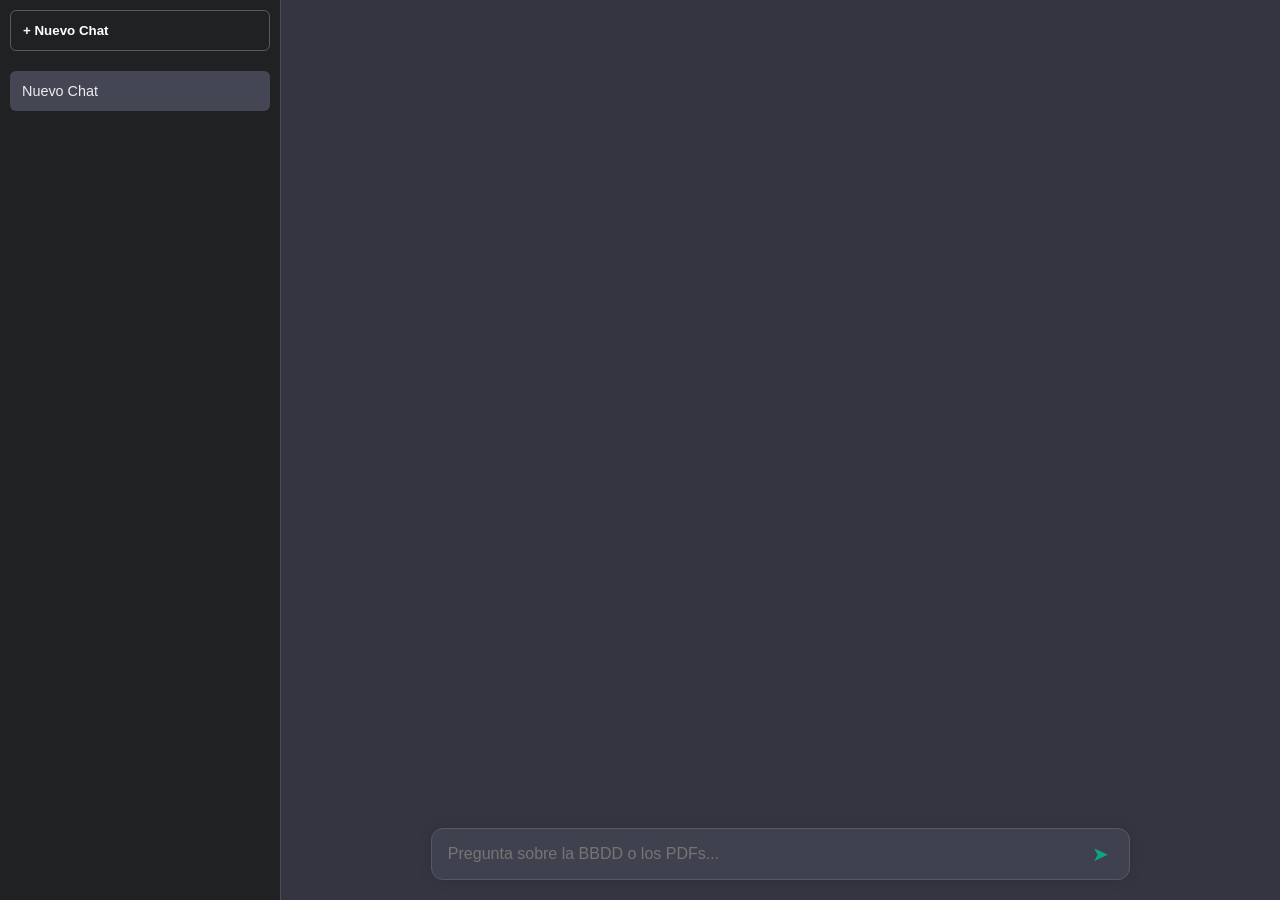
==== index.html @ 07fd484f "v1" ====
<!DOCTYPE html>
<html lang="es">
<head>
    <meta charset="UTF-8">
    <meta name="viewport" content="width=device-width, initial-scale=1.0">
    <title>Chatbot Multi-Sesión</title>
    <style>
        :root {
            --bg-color: #343541;
            --sidebar-bg: #202123;
            --chat-bg: #444654;
            --text-color: #ececf1;
            --accent-color: #10a37f;
            --hover-color: #2A2B32;
        }

        body { margin: 0; font-family: 'Segoe UI', Tahoma, Geneva, Verdana, sans-serif; background-color: var(--bg-color); color: var(--text-color); display: flex; height: 100vh; overflow: hidden; }

        /* Barra Lateral */
        #sidebar { width: 260px; background-color: var(--sidebar-bg); display: flex; flex-direction: column; padding: 10px; border-right: 1px solid #4d4d4f; }
        #btn-nuevo-chat { background-color: transparent; color: white; border: 1px solid #565869; border-radius: 6px; padding: 12px; cursor: pointer; text-align: left; transition: all 0.2s; margin-bottom: 20px; font-weight: bold; }
        #btn-nuevo-chat:hover { background-color: var(--hover-color); }
        #lista-chats { flex-grow: 1; overflow-y: auto; display: flex; flex-direction: column; gap: 5px; }
        .item-chat { padding: 12px; border-radius: 6px; cursor: pointer; color: #ececf1; display: flex; justify-content: space-between; align-items: center; transition: background 0.2s; white-space: nowrap; overflow: hidden; text-overflow: ellipsis; font-size: 0.9em; }
        .item-chat:hover { background-color: var(--hover-color); }
        .item-chat.activo { background-color: var(--chat-bg); }
        .btn-borrar { background: none; border: none; color: #ff6b6b; cursor: pointer; font-size: 1.1em; display: none; }
        .item-chat:hover .btn-borrar { display: block; }

        /* Contenedor Principal */
        #main-container { flex-grow: 1; display: flex; flex-direction: column; position: relative; }

        #chat-box { flex-grow: 1; overflow-y: auto; padding: 20px 15%; display: flex; flex-direction: column; gap: 20px; }
        .message-wrapper { display: flex; width: 100%; }
        .message-wrapper.user { justify-content: flex-end; }
        .message-wrapper.bot { justify-content: flex-start; }
        .message { max-width: 80%; padding: 15px 20px; border-radius: 8px; line-height: 1.5; font-size: 15px; box-shadow: 0 2px 5px rgba(0,0,0,0.1); white-space: pre-wrap; }
        .user-message { background-color: var(--accent-color); color: white; border-bottom-right-radius: 2px; }
        .bot-message { background-color: var(--chat-bg); color: #ececf1; border-bottom-left-radius: 2px; border: 1px solid #565869; }

        /* Zona de Input */
        #input-container { padding: 20px 15%; background: linear-gradient(180deg, rgba(52,53,65,0) 0%, var(--bg-color) 30%); }
        .input-box { display: flex; background-color: #40414f; border-radius: 12px; box-shadow: 0 0 15px rgba(0,0,0,0.1); border: 1px solid #565869; overflow: hidden; }
        #user-input { flex-grow: 1; background: transparent; border: none; color: white; padding: 16px; font-size: 16px; outline: none; resize: none; max-height: 200px; }
        #btn-enviar { background-color: transparent; border: none; color: var(--accent-color); padding: 0 20px; cursor: pointer; transition: color 0.2s; font-size: 20px; }
        #btn-enviar:hover { color: #0df0b5; }
        #btn-enviar:disabled { color: #565869; cursor: not-allowed; }
    </style>
</head>
<body>

<div id="sidebar">
    <button id="btn-nuevo-chat" onclick="crearNuevoChat()">+ Nuevo Chat</button>
    <div id="lista-chats">
    </div>
</div>

<div id="main-container">
    <div id="chat-box"></div>

    <div id="input-container">
        <div class="input-box">
            <input type="text" id="user-input" placeholder="Pregunta sobre la BBDD o los PDFs..." onkeypress="manejarEnter(event)">
            <button id="btn-enviar" onclick="enviarMensaje()">➤</button>
        </div>
    </div>
</div>

<script>
    const chatBox = document.getElementById('chat-box');
    const userInput = document.getElementById('user-input');
    const btnEnviar = document.getElementById('btn-enviar');
    const listaChatsDiv = document.getElementById('lista-chats');

    // Estructura de datos en LocalStorage: { "chat_123": [{role:"user", content:"hola"}], "chat_456": [...] }
    let todosLosChats = JSON.parse(localStorage.getItem("mis_chats")) || {};
    let chatIdActual = localStorage.getItem("chat_id_actual");

    // Al arrancar
    window.onload = () => {
        if (!chatIdActual || !todosLosChats[chatIdActual]) {
            crearNuevoChat();
        } else {
            pintarListaChats();
            cargarChatEnPantalla(chatIdActual);
        }
    };

    function guardarDatosLocal() {
        localStorage.setItem("mis_chats", JSON.stringify(todosLosChats));
        localStorage.setItem("chat_id_actual", chatIdActual);
    }

    function crearNuevoChat() {
        chatIdActual = "chat_" + Date.now();
        todosLosChats[chatIdActual] = []; // Array vacío para el nuevo historial
        guardarDatosLocal();
        pintarListaChats();
        cargarChatEnPantalla(chatIdActual);
        userInput.focus();
    }

    function cambiarChat(id) {
        chatIdActual = id;
        guardarDatosLocal();
        pintarListaChats();
        cargarChatEnPantalla(chatIdActual);
    }

    function borrarChat(id, event) {
        event.stopPropagation(); // Evita que se seleccione el chat al borrarlo
        delete todosLosChats[id];

        // Si borramos el chat actual, creamos uno nuevo o saltamos a otro
        if (chatIdActual === id) {
            const chatsRestantes = Object.keys(todosLosChats);
            if (chatsRestantes.length > 0) {
                chatIdActual = chatsRestantes[0];
            } else {
                crearNuevoChat();
                return; // crearNuevoChat ya guarda y pinta
            }
        }
        guardarDatosLocal();
        pintarListaChats();
        cargarChatEnPantalla(chatIdActual);
    }

    function pintarListaChats() {
        listaChatsDiv.innerHTML = '';
        // Ordenamos para que los más nuevos salgan arriba
        const idsOrdenados = Object.keys(todosLosChats).sort().reverse();

        idsOrdenados.forEach(id => {
            const historial = todosLosChats[id];
            // El título es el primer mensaje del usuario, o "Nuevo Chat" si está vacío
            let titulo = "Nuevo Chat";
            if (historial.length > 0) {
                titulo = historial[0].content.substring(0, 25) + "...";
            }

            const div = document.createElement('div');
            div.className = `item-chat ${id === chatIdActual ? 'activo' : ''}`;
            div.onclick = () => cambiarChat(id);

            div.innerHTML = `
                    <span>${titulo}</span>
                    <button class="btn-borrar" onclick="borrarChat('${id}', event)">✖</button>
                `;
            listaChatsDiv.appendChild(div);
        });
    }

    function cargarChatEnPantalla(id) {
        chatBox.innerHTML = ''; // Limpiamos pantalla
        const historial = todosLosChats[id];
        historial.forEach(msg => {
            agregarMensajePantalla(msg.content, msg.role === 'user');
        });
    }

    function agregarMensajePantalla(texto, esUsuario) {
        const wrapper = document.createElement('div');
        wrapper.className = `message-wrapper ${esUsuario ? 'user' : 'bot'}`;

        const div = document.createElement('div');
        div.className = `message ${esUsuario ? 'user-message' : 'bot-message'}`;
        div.innerText = texto;

        wrapper.appendChild(div);
        chatBox.appendChild(wrapper);
        chatBox.scrollTop = chatBox.scrollHeight;
    }

    function manejarEnter(event) {
        if (event.key === 'Enter' && !event.shiftKey) {
            event.preventDefault();
            enviarMensaje();
        }
    }

    async function enviarMensaje() {
        const texto = userInput.value.trim();
        if (!texto) return;

        userInput.value = '';
        userInput.disabled = true;
        btnEnviar.disabled = true;

        agregarMensajePantalla(texto, true);

        // SOLO SE ENVÍA ESTO: el mensaje y el ID del chat actual.
        // El backend sacará el resto de mensajes desde MySQL.
        const payload = {
            session_id: chatIdActual,
            mensaje: texto
        };

        try {
            const response = await fetch('/chat', {
                method: 'POST',
                headers: { 'Content-Type': 'application/json' },
                body: JSON.stringify(payload)
            });
            const data = await response.json();

            if (data.status === 'ok') {
                agregarMensajePantalla(data.respuesta, false);

                // ← GUARDA AMBOS MENSAJES EN LOCALSTORAGE
                todosLosChats[chatIdActual].push({ role: "user", content: texto });
                todosLosChats[chatIdActual].push({ role: "assistant", content: data.respuesta });
                guardarDatosLocal();
                pintarListaChats(); // Actualiza el título del chat con el primer mensaje
            } else {
                agregarMensajePantalla(`❌ Error: ${data.respuesta}`, false);
            }
        } catch (err) {
            agregarMensajePantalla('❌ Error crítico de servidor.', false);
        }
        finally {
            userInput.disabled = false;
            btnEnviar.disabled = false;
            userInput.focus();
        }
    }
</script>
</body>
</html>
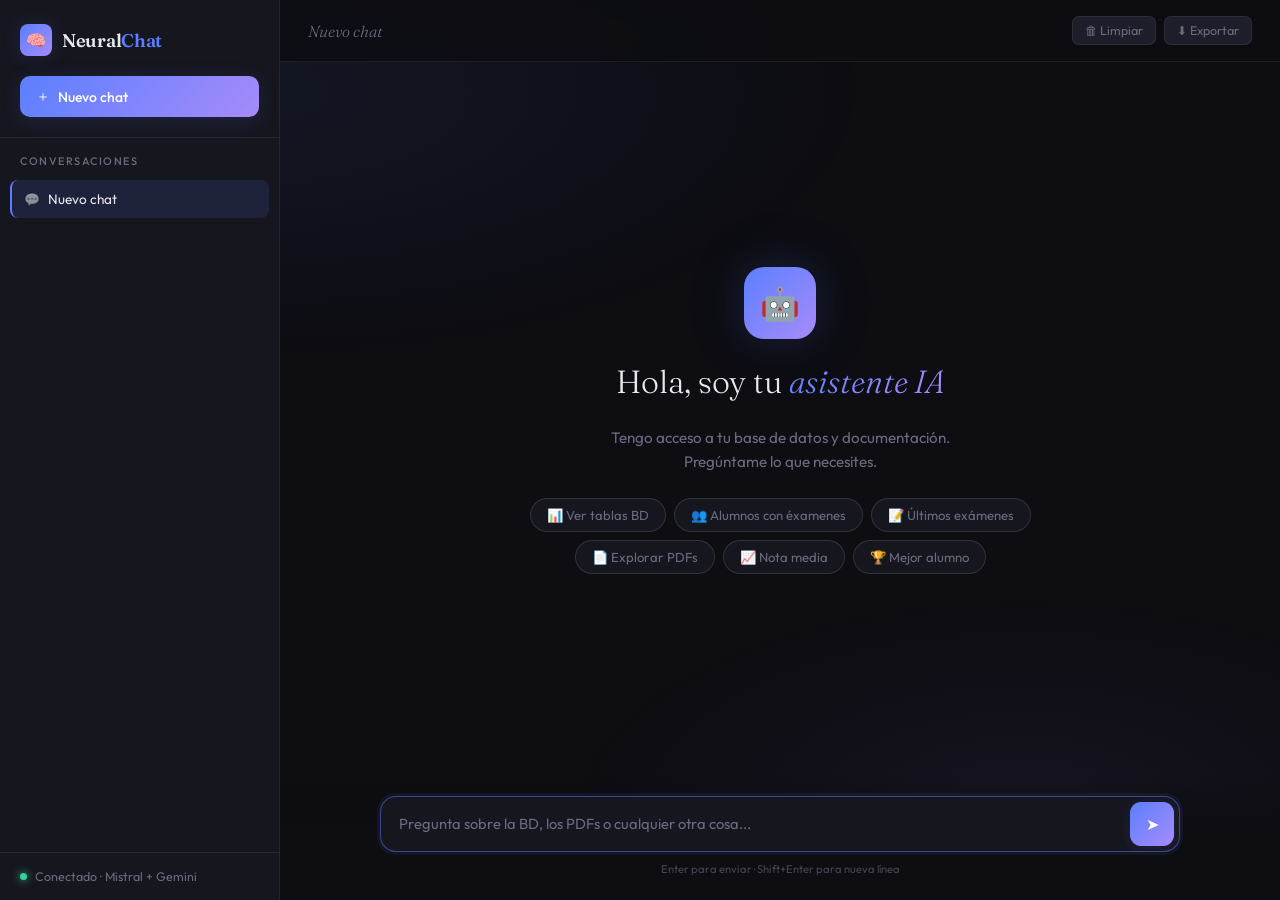
==== commit 36b26019: "ia v2" ====
--- a/index.html
+++ b/index.html
@@ -3,225 +3,966 @@
 <head>
     <meta charset="UTF-8">
     <meta name="viewport" content="width=device-width, initial-scale=1.0">
-    <title>Chatbot Multi-Sesión</title>
+    <title>NeuralChat — Asistente IA</title>
+    <link href="https://fonts.googleapis.com/css2?family=DM+Mono:wght@400;500&family=Fraunces:ital,opsz,wght@0,9..144,300;0,9..144,600;1,9..144,300&family=Outfit:wght@300;400;500;600&display=swap" rel="stylesheet">
     <style>
         :root {
-            --bg-color: #343541;
-            --sidebar-bg: #202123;
-            --chat-bg: #444654;
-            --text-color: #ececf1;
-            --accent-color: #10a37f;
-            --hover-color: #2A2B32;
-        }
-
-        body { margin: 0; font-family: 'Segoe UI', Tahoma, Geneva, Verdana, sans-serif; background-color: var(--bg-color); color: var(--text-color); display: flex; height: 100vh; overflow: hidden; }
-
-        /* Barra Lateral */
-        #sidebar { width: 260px; background-color: var(--sidebar-bg); display: flex; flex-direction: column; padding: 10px; border-right: 1px solid #4d4d4f; }
-        #btn-nuevo-chat { background-color: transparent; color: white; border: 1px solid #565869; border-radius: 6px; padding: 12px; cursor: pointer; text-align: left; transition: all 0.2s; margin-bottom: 20px; font-weight: bold; }
-        #btn-nuevo-chat:hover { background-color: var(--hover-color); }
-        #lista-chats { flex-grow: 1; overflow-y: auto; display: flex; flex-direction: column; gap: 5px; }
-        .item-chat { padding: 12px; border-radius: 6px; cursor: pointer; color: #ececf1; display: flex; justify-content: space-between; align-items: center; transition: background 0.2s; white-space: nowrap; overflow: hidden; text-overflow: ellipsis; font-size: 0.9em; }
-        .item-chat:hover { background-color: var(--hover-color); }
-        .item-chat.activo { background-color: var(--chat-bg); }
-        .btn-borrar { background: none; border: none; color: #ff6b6b; cursor: pointer; font-size: 1.1em; display: none; }
-        .item-chat:hover .btn-borrar { display: block; }
-
-        /* Contenedor Principal */
-        #main-container { flex-grow: 1; display: flex; flex-direction: column; position: relative; }
-
-        #chat-box { flex-grow: 1; overflow-y: auto; padding: 20px 15%; display: flex; flex-direction: column; gap: 20px; }
-        .message-wrapper { display: flex; width: 100%; }
-        .message-wrapper.user { justify-content: flex-end; }
-        .message-wrapper.bot { justify-content: flex-start; }
-        .message { max-width: 80%; padding: 15px 20px; border-radius: 8px; line-height: 1.5; font-size: 15px; box-shadow: 0 2px 5px rgba(0,0,0,0.1); white-space: pre-wrap; }
-        .user-message { background-color: var(--accent-color); color: white; border-bottom-right-radius: 2px; }
-        .bot-message { background-color: var(--chat-bg); color: #ececf1; border-bottom-left-radius: 2px; border: 1px solid #565869; }
-
-        /* Zona de Input */
-        #input-container { padding: 20px 15%; background: linear-gradient(180deg, rgba(52,53,65,0) 0%, var(--bg-color) 30%); }
-        .input-box { display: flex; background-color: #40414f; border-radius: 12px; box-shadow: 0 0 15px rgba(0,0,0,0.1); border: 1px solid #565869; overflow: hidden; }
-        #user-input { flex-grow: 1; background: transparent; border: none; color: white; padding: 16px; font-size: 16px; outline: none; resize: none; max-height: 200px; }
-        #btn-enviar { background-color: transparent; border: none; color: var(--accent-color); padding: 0 20px; cursor: pointer; transition: color 0.2s; font-size: 20px; }
-        #btn-enviar:hover { color: #0df0b5; }
-        #btn-enviar:disabled { color: #565869; cursor: not-allowed; }
+            --ink:      #0d0d12;
+            --ink2:     #16161f;
+            --ink3:     #1e1e2a;
+            --border:   rgba(255,255,255,0.07);
+            --border2:  rgba(255,255,255,0.12);
+            --text:     #e8e8f0;
+            --muted:    #6b6b80;
+            --accent:   #5b7fff;
+            --accent2:  #a78bfa;
+            --green:    #34d399;
+            --red:      #f87171;
+            --glow:     rgba(91,127,255,0.15);
+        }
+
+        *, *::before, *::after { box-sizing: border-box; margin: 0; padding: 0; }
+
+        body {
+            font-family: 'Outfit', sans-serif;
+            background: var(--ink);
+            color: var(--text);
+            height: 100vh;
+            display: flex;
+            overflow: hidden;
+            position: relative;
+        }
+
+        /* ── FONDO ANIMADO ── */
+        body::before {
+            content: '';
+            position: fixed;
+            inset: 0;
+            background:
+                    radial-gradient(ellipse 80% 50% at 20% 10%, rgba(91,127,255,0.08) 0%, transparent 60%),
+                    radial-gradient(ellipse 60% 40% at 80% 90%, rgba(167,139,250,0.06) 0%, transparent 60%);
+            pointer-events: none;
+            z-index: 0;
+        }
+
+        /* ── SIDEBAR ── */
+        #sidebar {
+            width: 280px;
+            background: var(--ink2);
+            border-right: 1px solid var(--border);
+            display: flex;
+            flex-direction: column;
+            flex-shrink: 0;
+            z-index: 10;
+            position: relative;
+        }
+
+        .sidebar-header {
+            padding: 24px 20px 20px;
+            border-bottom: 1px solid var(--border);
+        }
+
+        .logo {
+            display: flex;
+            align-items: center;
+            gap: 10px;
+            margin-bottom: 20px;
+        }
+
+        .logo-mark {
+            width: 32px; height: 32px;
+            background: linear-gradient(135deg, var(--accent), var(--accent2));
+            border-radius: 8px;
+            display: flex;
+            align-items: center;
+            justify-content: center;
+            font-size: 16px;
+            flex-shrink: 0;
+            box-shadow: 0 0 20px var(--glow);
+        }
+
+        .logo-text {
+            font-family: 'Fraunces', serif;
+            font-size: 1.15rem;
+            font-weight: 600;
+            letter-spacing: -0.3px;
+        }
+
+        .logo-text span {
+            color: var(--accent);
+        }
+
+        #btn-nuevo-chat {
+            width: 100%;
+            background: linear-gradient(135deg, var(--accent), var(--accent2));
+            border: none;
+            color: white;
+            padding: 11px 16px;
+            border-radius: 10px;
+            font-family: 'Outfit', sans-serif;
+            font-size: 0.875rem;
+            font-weight: 500;
+            cursor: pointer;
+            display: flex;
+            align-items: center;
+            gap: 8px;
+            transition: opacity 0.15s, transform 0.15s;
+            box-shadow: 0 4px 20px var(--glow);
+        }
+
+        #btn-nuevo-chat:hover { opacity: 0.9; transform: translateY(-1px); }
+        #btn-nuevo-chat:active { transform: translateY(0); }
+
+        .sidebar-section-title {
+            padding: 16px 20px 8px;
+            font-size: 0.68rem;
+            font-weight: 500;
+            text-transform: uppercase;
+            letter-spacing: 1.5px;
+            color: var(--muted);
+        }
+
+        #lista-chats {
+            flex: 1;
+            overflow-y: auto;
+            padding: 4px 10px 10px;
+        }
+
+        #lista-chats::-webkit-scrollbar { width: 3px; }
+        #lista-chats::-webkit-scrollbar-thumb { background: var(--border2); border-radius: 2px; }
+
+        .item-chat {
+            padding: 10px 12px;
+            border-radius: 8px;
+            cursor: pointer;
+            display: flex;
+            align-items: center;
+            justify-content: space-between;
+            gap: 8px;
+            transition: background 0.15s;
+            margin-bottom: 2px;
+            font-size: 0.85rem;
+            color: var(--muted);
+            position: relative;
+        }
+
+        .item-chat:hover { background: var(--ink3); color: var(--text); }
+
+        .item-chat.activo {
+            background: rgba(91,127,255,0.12);
+            color: var(--text);
+            border-left: 2px solid var(--accent);
+        }
+
+        .chat-icon {
+            font-size: 0.8rem;
+            flex-shrink: 0;
+            opacity: 0.5;
+        }
+
+        .chat-titulo {
+            flex: 1;
+            overflow: hidden;
+            text-overflow: ellipsis;
+            white-space: nowrap;
+        }
+
+        .btn-borrar {
+            background: none;
+            border: none;
+            color: var(--red);
+            cursor: pointer;
+            font-size: 0.75rem;
+            opacity: 0;
+            padding: 2px 4px;
+            border-radius: 4px;
+            transition: opacity 0.15s;
+            flex-shrink: 0;
+        }
+
+        .item-chat:hover .btn-borrar { opacity: 0.7; }
+        .btn-borrar:hover { opacity: 1 !important; background: rgba(248,113,113,0.1); }
+
+        .sidebar-footer {
+            padding: 16px 20px;
+            border-top: 1px solid var(--border);
+        }
+
+        .status-badge {
+            display: flex;
+            align-items: center;
+            gap: 8px;
+            font-size: 0.78rem;
+            color: var(--muted);
+        }
+
+        .status-dot {
+            width: 7px; height: 7px;
+            border-radius: 50%;
+            background: var(--green);
+            box-shadow: 0 0 8px var(--green);
+            flex-shrink: 0;
+            animation: breathe 2s infinite;
+        }
+
+        @keyframes breathe {
+            0%,100% { box-shadow: 0 0 6px var(--green); }
+            50%      { box-shadow: 0 0 14px var(--green); }
+        }
+
+        /* ── MAIN ── */
+        #main {
+            flex: 1;
+            display: flex;
+            flex-direction: column;
+            overflow: hidden;
+            position: relative;
+            z-index: 1;
+        }
+
+        /* ── TOPBAR ── */
+        .topbar {
+            display: flex;
+            align-items: center;
+            justify-content: space-between;
+            padding: 16px 28px;
+            border-bottom: 1px solid var(--border);
+            background: rgba(13,13,18,0.8);
+            backdrop-filter: blur(10px);
+            flex-shrink: 0;
+        }
+
+        .topbar-title {
+            font-family: 'Fraunces', serif;
+            font-size: 1rem;
+            font-weight: 300;
+            color: var(--muted);
+            font-style: italic;
+        }
+
+        .topbar-title strong {
+            color: var(--text);
+            font-style: normal;
+            font-weight: 600;
+        }
+
+        .topbar-actions {
+            display: flex;
+            gap: 8px;
+        }
+
+        .topbar-btn {
+            background: var(--ink3);
+            border: 1px solid var(--border);
+            color: var(--muted);
+            padding: 6px 12px;
+            border-radius: 7px;
+            font-size: 0.78rem;
+            font-family: 'Outfit', sans-serif;
+            cursor: pointer;
+            transition: all 0.15s;
+            display: flex;
+            align-items: center;
+            gap: 5px;
+        }
+
+        .topbar-btn:hover {
+            border-color: var(--accent);
+            color: var(--accent);
+            background: rgba(91,127,255,0.08);
+        }
+
+        /* ── CHAT BOX ── */
+        #chat-box {
+            flex: 1;
+            overflow-y: auto;
+            padding: 32px 10%;
+            display: flex;
+            flex-direction: column;
+            gap: 24px;
+        }
+
+        #chat-box::-webkit-scrollbar { width: 4px; }
+        #chat-box::-webkit-scrollbar-thumb { background: var(--border2); border-radius: 2px; }
+
+        /* ── WELCOME ── */
+        #welcome {
+            flex: 1;
+            display: flex;
+            flex-direction: column;
+            align-items: center;
+            justify-content: center;
+            gap: 24px;
+            text-align: center;
+            padding: 60px 20px;
+            animation: fadeUp 0.5s ease;
+        }
+
+        @keyframes fadeUp {
+            from { opacity: 0; transform: translateY(20px); }
+            to   { opacity: 1; transform: translateY(0); }
+        }
+
+        .welcome-orb {
+            width: 72px; height: 72px;
+            background: linear-gradient(135deg, var(--accent), var(--accent2));
+            border-radius: 20px;
+            display: flex;
+            align-items: center;
+            justify-content: center;
+            font-size: 2rem;
+            box-shadow: 0 0 40px var(--glow), 0 0 80px rgba(91,127,255,0.08);
+            animation: float 3s ease-in-out infinite;
+        }
+
+        @keyframes float {
+            0%,100% { transform: translateY(0); }
+            50%      { transform: translateY(-8px); }
+        }
+
+        .welcome-title {
+            font-family: 'Fraunces', serif;
+            font-size: 2rem;
+            font-weight: 300;
+            line-height: 1.2;
+        }
+
+        .welcome-title em {
+            font-style: italic;
+            background: linear-gradient(135deg, var(--accent), var(--accent2));
+            -webkit-background-clip: text;
+            -webkit-text-fill-color: transparent;
+            background-clip: text;
+        }
+
+        .welcome-sub {
+            color: var(--muted);
+            font-size: 0.95rem;
+            max-width: 420px;
+            line-height: 1.6;
+        }
+
+        .welcome-chips {
+            display: flex;
+            flex-wrap: wrap;
+            gap: 8px;
+            justify-content: center;
+            max-width: 600px;
+        }
+
+        .chip {
+            padding: 8px 16px;
+            background: var(--ink2);
+            border: 1px solid var(--border2);
+            border-radius: 20px;
+            font-size: 0.82rem;
+            cursor: pointer;
+            color: var(--muted);
+            transition: all 0.15s;
+        }
+
+        .chip:hover {
+            border-color: var(--accent);
+            color: var(--text);
+            background: rgba(91,127,255,0.08);
+            transform: translateY(-1px);
+        }
+
+        /* ── MENSAJES ── */
+        .msg {
+            display: flex;
+            gap: 14px;
+            animation: msgIn 0.3s ease;
+            max-width: 100%;
+        }
+
+        @keyframes msgIn {
+            from { opacity: 0; transform: translateY(10px); }
+            to   { opacity: 1; transform: translateY(0); }
+        }
+
+        .msg.user { flex-direction: row-reverse; }
+
+        .msg-avatar {
+            width: 34px; height: 34px;
+            border-radius: 10px;
+            display: flex;
+            align-items: center;
+            justify-content: center;
+            font-size: 0.9rem;
+            flex-shrink: 0;
+            margin-top: 2px;
+        }
+
+        .msg.user .msg-avatar {
+            background: linear-gradient(135deg, var(--accent), var(--accent2));
+        }
+
+        .msg.bot .msg-avatar {
+            background: var(--ink3);
+            border: 1px solid var(--border2);
+        }
+
+        .msg-body { flex: 1; max-width: calc(100% - 48px); }
+
+        .msg-meta {
+            display: flex;
+            align-items: center;
+            gap: 8px;
+            margin-bottom: 6px;
+            font-size: 0.72rem;
+            color: var(--muted);
+        }
+
+        .msg.user .msg-meta { flex-direction: row-reverse; }
+
+        .msg-content {
+            padding: 14px 18px;
+            border-radius: 14px;
+            font-size: 0.9rem;
+            line-height: 1.7;
+            word-break: break-word;
+        }
+
+        .msg.user .msg-content {
+            background: linear-gradient(135deg, rgba(91,127,255,0.25), rgba(167,139,250,0.15));
+            border: 1px solid rgba(91,127,255,0.3);
+            border-top-right-radius: 4px;
+            color: var(--text);
+        }
+
+        .msg.bot .msg-content {
+            background: var(--ink2);
+            border: 1px solid var(--border);
+            border-top-left-radius: 4px;
+        }
+
+        /* Markdown inside messages */
+        .msg-content p { margin-bottom: 10px; }
+        .msg-content p:last-child { margin-bottom: 0; }
+        .msg-content strong { color: #c4b5fd; font-weight: 600; }
+        .msg-content em { color: #93c5fd; }
+        .msg-content h1, .msg-content h2, .msg-content h3 {
+            font-family: 'Fraunces', serif;
+            margin: 14px 0 6px;
+            font-weight: 600;
+        }
+        .msg-content ul, .msg-content ol {
+            padding-left: 18px;
+            margin: 8px 0;
+        }
+        .msg-content li { margin-bottom: 4px; }
+        .msg-content code {
+            font-family: 'DM Mono', monospace;
+            font-size: 0.82rem;
+            background: rgba(255,255,255,0.06);
+            padding: 2px 6px;
+            border-radius: 4px;
+            color: #a5f3fc;
+        }
+        .msg-content pre {
+            background: var(--ink);
+            border: 1px solid var(--border2);
+            border-radius: 10px;
+            padding: 14px;
+            overflow-x: auto;
+            margin: 10px 0;
+            position: relative;
+        }
+        .msg-content pre code {
+            background: none;
+            padding: 0;
+            color: #e2e8f0;
+            font-size: 0.8rem;
+            line-height: 1.6;
+        }
+
+        .copy-code-btn {
+            position: absolute;
+            top: 8px; right: 8px;
+            background: var(--ink3);
+            border: 1px solid var(--border2);
+            color: var(--muted);
+            padding: 3px 8px;
+            border-radius: 5px;
+            font-size: 0.68rem;
+            font-family: 'DM Mono', monospace;
+            cursor: pointer;
+            transition: all 0.15s;
+        }
+        .copy-code-btn:hover { color: var(--text); border-color: var(--accent); }
+
+        /* ── TYPING ── */
+        .typing-dots {
+            display: flex;
+            gap: 5px;
+            padding: 4px 0;
+        }
+        .typing-dots span {
+            width: 7px; height: 7px;
+            background: var(--muted);
+            border-radius: 50%;
+            animation: dot 1.4s infinite;
+        }
+        .typing-dots span:nth-child(2) { animation-delay: 0.2s; }
+        .typing-dots span:nth-child(3) { animation-delay: 0.4s; }
+        @keyframes dot {
+            0%,60%,100% { transform: translateY(0); opacity: 0.4; }
+            30%          { transform: translateY(-6px); opacity: 1; }
+        }
+
+        /* ── INPUT AREA ── */
+        #input-area {
+            padding: 16px 10% 24px;
+            background: linear-gradient(to top, var(--ink) 60%, transparent);
+            flex-shrink: 0;
+        }
+
+        .input-wrap {
+            background: var(--ink2);
+            border: 1px solid var(--border2);
+            border-radius: 16px;
+            display: flex;
+            align-items: flex-end;
+            gap: 0;
+            transition: border-color 0.2s, box-shadow 0.2s;
+            overflow: hidden;
+        }
+
+        .input-wrap:focus-within {
+            border-color: rgba(91,127,255,0.5);
+            box-shadow: 0 0 0 3px rgba(91,127,255,0.08);
+        }
+
+        #user-input {
+            flex: 1;
+            background: transparent;
+            border: none;
+            color: var(--text);
+            padding: 16px 18px;
+            font-family: 'Outfit', sans-serif;
+            font-size: 0.92rem;
+            resize: none;
+            outline: none;
+            line-height: 1.5;
+            max-height: 140px;
+            min-height: 54px;
+        }
+
+        #user-input::placeholder { color: var(--muted); }
+
+        #btn-enviar {
+            background: linear-gradient(135deg, var(--accent), var(--accent2));
+            border: none;
+            color: white;
+            width: 44px;
+            height: 44px;
+            margin: 5px;
+            border-radius: 11px;
+            cursor: pointer;
+            display: flex;
+            align-items: center;
+            justify-content: center;
+            font-size: 1rem;
+            transition: opacity 0.15s, transform 0.15s;
+            flex-shrink: 0;
+            box-shadow: 0 2px 12px var(--glow);
+        }
+
+        #btn-enviar:hover { opacity: 0.9; transform: scale(1.05); }
+        #btn-enviar:disabled { opacity: 0.3; cursor: not-allowed; transform: none; }
+
+        .input-hint {
+            text-align: center;
+            font-size: 0.7rem;
+            color: var(--muted);
+            margin-top: 10px;
+            opacity: 0.6;
+        }
+
+        /* ── SCROLLBAR GENERAL ── */
+        ::-webkit-scrollbar { width: 4px; }
+        ::-webkit-scrollbar-track { background: transparent; }
+        ::-webkit-scrollbar-thumb { background: var(--border2); border-radius: 2px; }
     </style>
 </head>
 <body>
 
+<!-- SIDEBAR -->
 <div id="sidebar">
-    <button id="btn-nuevo-chat" onclick="crearNuevoChat()">+ Nuevo Chat</button>
-    <div id="lista-chats">
+    <div class="sidebar-header">
+        <div class="logo">
+            <div class="logo-mark">🧠</div>
+            <div class="logo-text">Neural<span>Chat</span></div>
+        </div>
+        <button id="btn-nuevo-chat" onclick="crearNuevoChat()">
+            <span>＋</span> Nuevo chat
+        </button>
     </div>
-</div>
-
-<div id="main-container">
-    <div id="chat-box"></div>
-
-    <div id="input-container">
-        <div class="input-box">
-            <input type="text" id="user-input" placeholder="Pregunta sobre la BBDD o los PDFs..." onkeypress="manejarEnter(event)">
-            <button id="btn-enviar" onclick="enviarMensaje()">➤</button>
+
+    <div class="sidebar-section-title">Conversaciones</div>
+    <div id="lista-chats"></div>
+
+    <div class="sidebar-footer">
+        <div class="status-badge">
+            <div class="status-dot" id="statusDot"></div>
+            <span id="statusText">Conectado · Mistral + Gemini</span>
         </div>
     </div>
 </div>
 
+<!-- MAIN -->
+<div id="main">
+    <div class="topbar">
+        <div class="topbar-title" id="topbarTitle">
+            <em>Selecciona o crea</em> un chat para empezar
+        </div>
+        <div class="topbar-actions">
+            <button class="topbar-btn" onclick="limpiarChat()" title="Limpiar pantalla">
+                🗑 Limpiar
+            </button>
+            <button class="topbar-btn" onclick="exportarChat()" title="Exportar conversación">
+                ⬇ Exportar
+            </button>
+        </div>
+    </div>
+
+    <div id="chat-box">
+        <div id="welcome">
+            <div class="welcome-orb">🤖</div>
+            <div class="welcome-title">Hola, soy tu <em>asistente IA</em></div>
+            <div class="welcome-sub">Tengo acceso a tu base de datos y documentación. Pregúntame lo que necesites.</div>
+            <div class="welcome-chips">
+                <div class="chip" onclick="quickAsk('¿Qué tablas tiene la base de datos?')">📊 Ver tablas BD</div>
+                <div class="chip" onclick="quickAsk('¿Cuántos alumnos han realizado algún examen?')">👥 Alumnos con éxamenes</div>
+                <div class="chip" onclick="quickAsk('Dame un resumen de los últimos exámenes realizados')">📝 Últimos exámenes</div>
+                <div class="chip" onclick="quickAsk('¿Qué información hay en los documentos PDF?')">📄 Explorar PDFs</div>
+                <div class="chip" onclick="quickAsk('¿Cuál es la nota media de todos los alumnos?')">📈 Nota media</div>
+                <div class="chip" onclick="quickAsk('¿Qué alumno tiene mejor rendimiento?')">🏆 Mejor alumno</div>
+            </div>
+        </div>
+    </div>
+
+    <div id="input-area">
+        <div class="input-wrap">
+      <textarea
+              id="user-input"
+              placeholder="Pregunta sobre la BD, los PDFs o cualquier otra cosa..."
+              rows="1"
+              onkeydown="manejarTecla(event)"
+              oninput="autoResize(this)"
+      ></textarea>
+            <button id="btn-enviar" onclick="enviarMensaje()" title="Enviar (Enter)">➤</button>
+        </div>
+        <div class="input-hint">Enter para enviar · Shift+Enter para nueva línea</div>
+    </div>
+</div>
+
 <script>
-    const chatBox = document.getElementById('chat-box');
-    const userInput = document.getElementById('user-input');
-    const btnEnviar = document.getElementById('btn-enviar');
-    const listaChatsDiv = document.getElementById('lista-chats');
-
-    // Estructura de datos en LocalStorage: { "chat_123": [{role:"user", content:"hola"}], "chat_456": [...] }
-    let todosLosChats = JSON.parse(localStorage.getItem("mis_chats")) || {};
-    let chatIdActual = localStorage.getItem("chat_id_actual");
-
-    // Al arrancar
+    // ════════════════════════════════════════
+    //  ESTADO
+    // ════════════════════════════════════════
+    let todosLosChats = JSON.parse(localStorage.getItem("neural_chats")) || {};
+    let chatIdActual  = localStorage.getItem("neural_chat_actual");
+
+    // ════════════════════════════════════════
+    //  INIT
+    // ════════════════════════════════════════
     window.onload = () => {
         if (!chatIdActual || !todosLosChats[chatIdActual]) {
             crearNuevoChat();
         } else {
-            pintarListaChats();
+            pintarSidebar();
             cargarChatEnPantalla(chatIdActual);
         }
+        document.getElementById("user-input").focus();
     };
 
-    function guardarDatosLocal() {
-        localStorage.setItem("mis_chats", JSON.stringify(todosLosChats));
-        localStorage.setItem("chat_id_actual", chatIdActual);
+    // ════════════════════════════════════════
+    //  GESTIÓN DE CHATS
+    // ════════════════════════════════════════
+    function guardar() {
+        localStorage.setItem("neural_chats", JSON.stringify(todosLosChats));
+        localStorage.setItem("neural_chat_actual", chatIdActual);
     }
 
     function crearNuevoChat() {
         chatIdActual = "chat_" + Date.now();
-        todosLosChats[chatIdActual] = []; // Array vacío para el nuevo historial
-        guardarDatosLocal();
-        pintarListaChats();
+        todosLosChats[chatIdActual] = [];
+        guardar();
+        pintarSidebar();
         cargarChatEnPantalla(chatIdActual);
-        userInput.focus();
+        document.getElementById("user-input").focus();
     }
 
     function cambiarChat(id) {
         chatIdActual = id;
-        guardarDatosLocal();
-        pintarListaChats();
+        guardar();
+        pintarSidebar();
         cargarChatEnPantalla(chatIdActual);
     }
 
-    function borrarChat(id, event) {
-        event.stopPropagation(); // Evita que se seleccione el chat al borrarlo
+    function borrarChat(id, e) {
+        e.stopPropagation();
+        if (!confirm("¿Eliminar esta conversación?")) return;
         delete todosLosChats[id];
-
-        // Si borramos el chat actual, creamos uno nuevo o saltamos a otro
         if (chatIdActual === id) {
-            const chatsRestantes = Object.keys(todosLosChats);
-            if (chatsRestantes.length > 0) {
-                chatIdActual = chatsRestantes[0];
+            const resto = Object.keys(todosLosChats);
+            if (resto.length > 0) {
+                chatIdActual = resto[0];
             } else {
                 crearNuevoChat();
-                return; // crearNuevoChat ya guarda y pinta
+                return;
             }
         }
-        guardarDatosLocal();
-        pintarListaChats();
+        guardar();
+        pintarSidebar();
         cargarChatEnPantalla(chatIdActual);
     }
 
-    function pintarListaChats() {
-        listaChatsDiv.innerHTML = '';
-        // Ordenamos para que los más nuevos salgan arriba
-        const idsOrdenados = Object.keys(todosLosChats).sort().reverse();
-
-        idsOrdenados.forEach(id => {
-            const historial = todosLosChats[id];
-            // El título es el primer mensaje del usuario, o "Nuevo Chat" si está vacío
-            let titulo = "Nuevo Chat";
-            if (historial.length > 0) {
-                titulo = historial[0].content.substring(0, 25) + "...";
+    function limpiarChat() {
+        if (confirm("¿Limpiar la pantalla? (El historial en servidor se mantiene)")) {
+            const chatBox = document.getElementById("chat-box");
+            chatBox.innerHTML = "";
+            todosLosChats[chatIdActual] = [];
+            guardar();
+            pintarSidebar();
+            mostrarBienvenida();
+        }
+    }
+
+    function exportarChat() {
+        const historial = todosLosChats[chatIdActual] || [];
+        if (historial.length === 0) { alert("No hay mensajes para exportar."); return; }
+        const texto = historial.map(m =>
+            `[${m.role === 'user' ? 'TÚ' : 'IA'}] ${m.content}`
+        ).join("\n\n---\n\n");
+        const blob = new Blob([texto], { type: "text/plain" });
+        const a = document.createElement("a");
+        a.href = URL.createObjectURL(blob);
+        a.download = `chat_${chatIdActual}.txt`;
+        a.click();
+    }
+
+    // ════════════════════════════════════════
+    //  RENDER SIDEBAR
+    // ════════════════════════════════════════
+    function pintarSidebar() {
+        const lista = document.getElementById("lista-chats");
+        lista.innerHTML = "";
+        const ids = Object.keys(todosLosChats).sort().reverse();
+
+        if (ids.length === 0) {
+            lista.innerHTML = `<div style="padding:16px;font-size:0.8rem;color:var(--muted);text-align:center">Sin conversaciones</div>`;
+            return;
+        }
+
+        ids.forEach(id => {
+            const hist = todosLosChats[id];
+            const titulo = hist.length > 0
+                ? hist.find(m => m.role === 'user')?.content?.slice(0, 28) + "…"
+                : "Nuevo chat";
+            const count = Math.floor(hist.length / 2);
+
+            const div = document.createElement("div");
+            div.className = `item-chat ${id === chatIdActual ? "activo" : ""}`;
+            div.onclick = () => cambiarChat(id);
+            div.innerHTML = `
+      <span class="chat-icon">💬</span>
+      <span class="chat-titulo" title="${titulo}">${titulo || 'Nuevo chat'}</span>
+      ${count > 0 ? `<span style="font-size:0.65rem;background:var(--ink3);padding:1px 6px;border-radius:10px;color:var(--muted)">${count}</span>` : ''}
+      <button class="btn-borrar" onclick="borrarChat('${id}', event)" title="Eliminar">✕</button>
+    `;
+            lista.appendChild(div);
+        });
+    }
+
+    // ════════════════════════════════════════
+    //  RENDER CHAT
+    // ════════════════════════════════════════
+    function mostrarBienvenida() {
+        const chatBox = document.getElementById("chat-box");
+        chatBox.innerHTML = `
+    <div id="welcome">
+      <div class="welcome-orb">🤖</div>
+      <div class="welcome-title">Hola, soy tu <em>asistente IA</em></div>
+      <div class="welcome-sub">Tengo acceso a tu base de datos y documentación. Pregúntame lo que necesites.</div>
+      <div class="welcome-chips">
+        <div class="chip" onclick="quickAsk('¿Qué tablas tiene la base de datos?')">📊 Ver tablas BD</div>
+        <div class="chip" onclick="quickAsk('¿Cuántos alumnos han realizado algún examen?')">👥 Alumnos con éxamenes</div>
+        <div class="chip" onclick="quickAsk('Dame un resumen de los exámenes realizados')">📝 Últimos exámenes</div>
+        <div class="chip" onclick="quickAsk('¿Qué información hay en los documentos PDF?')">📄 Explorar PDFs</div>
+        <div class="chip" onclick="quickAsk('¿Cuál es la nota media de todos los alumnos?')">📈 Nota media</div>
+        <div class="chip" onclick="quickAsk('¿Qué alumno tiene mejor media de notas?')">🏆 Mejor alumno</div>
+      </div>
+    </div>
+  `;
+    }
+
+    function cargarChatEnPantalla(id) {
+        const chatBox = document.getElementById("chat-box");
+        chatBox.innerHTML = "";
+        const hist = todosLosChats[id] || [];
+
+        if (hist.length === 0) {
+            mostrarBienvenida();
+            document.getElementById("topbarTitle").innerHTML = `<em>Nuevo chat</em>`;
+            return;
+        }
+
+        hist.forEach(msg => addMsgDOM(msg.role, msg.content));
+        chatBox.scrollTop = chatBox.scrollHeight;
+
+        const titulo = hist.find(m => m.role === 'user')?.content?.slice(0, 40) || "Chat";
+        document.getElementById("topbarTitle").innerHTML = `<strong>${titulo}…</strong>`;
+    }
+
+    function addMsgDOM(rol, texto) {
+        const welcome = document.getElementById("welcome");
+        if (welcome) welcome.remove();
+
+        const chatBox = document.getElementById("chat-box");
+        const esUsuario = rol === "user";
+        const hora = new Date().toLocaleTimeString("es-ES", { hour: "2-digit", minute: "2-digit" });
+
+        const div = document.createElement("div");
+        div.className = `msg ${esUsuario ? "user" : "bot"}`;
+        div.innerHTML = `
+    <div class="msg-avatar">${esUsuario ? "👤" : "🤖"}</div>
+    <div class="msg-body">
+      <div class="msg-meta">
+        <span>${esUsuario ? "Tú" : "Asistente IA"}</span>
+        <span>${hora}</span>
+      </div>
+      <div class="msg-content">${renderMarkdown(texto)}</div>
+    </div>
+  `;
+
+        chatBox.appendChild(div);
+
+        // Botones de copiar en bloques de código
+        div.querySelectorAll("pre").forEach(pre => {
+            const btn = document.createElement("button");
+            btn.className = "copy-code-btn";
+            btn.textContent = "copiar";
+            btn.onclick = () => {
+                navigator.clipboard.writeText(pre.querySelector("code")?.textContent || pre.textContent);
+                btn.textContent = "✓ copiado";
+                setTimeout(() => btn.textContent = "copiar", 2000);
+            };
+            pre.appendChild(btn);
+        });
+
+        chatBox.scrollTop = chatBox.scrollHeight;
+        return div;
+    }
+
+    function addTyping() {
+        const chatBox = document.getElementById("chat-box");
+        const div = document.createElement("div");
+        div.id = "typing";
+        div.className = "msg bot";
+        div.innerHTML = `
+    <div class="msg-avatar">🤖</div>
+    <div class="msg-body">
+      <div class="msg-meta"><span>Asistente IA</span></div>
+      <div class="msg-content"><div class="typing-dots"><span></span><span></span><span></span></div></div>
+    </div>
+  `;
+        chatBox.appendChild(div);
+        chatBox.scrollTop = chatBox.scrollHeight;
+    }
+
+    function removeTyping() {
+        document.getElementById("typing")?.remove();
+    }
+
+    // ════════════════════════════════════════
+    //  MARKDOWN
+    // ════════════════════════════════════════
+    function renderMarkdown(txt) {
+        let h = txt
+            .replace(/&/g,"&amp;").replace(/</g,"&lt;").replace(/>/g,"&gt;")
+            .replace(/```(\w*)\n([\s\S]*?)```/g, (_,lang,code) =>
+                `<pre><code class="lang-${lang}">${code}</code></pre>`)
+            .replace(/`([^`]+)`/g, "<code>$1</code>")
+            .replace(/\*\*([^*]+)\*\*/g, "<strong>$1</strong>")
+            .replace(/\*([^*]+)\*/g, "<em>$1</em>")
+            .replace(/^### (.+)$/gm, "<h3>$1</h3>")
+            .replace(/^## (.+)$/gm,  "<h2>$1</h2>")
+            .replace(/^# (.+)$/gm,   "<h1>$1</h1>")
+            .replace(/^- (.+)$/gm,   "<li>$1</li>")
+            .replace(/(<li>[\s\S]*?<\/li>)/g, "<ul>$1</ul>")
+            .replace(/\n\n/g, "</p><p>")
+            .replace(/\n/g, "<br>");
+        return `<p>${h}</p>`;
+    }
+
+    // ════════════════════════════════════════
+    //  ENVIAR
+    // ════════════════════════════════════════
+    function quickAsk(texto) {
+        document.getElementById("user-input").value = texto;
+        enviarMensaje();
+    }
+
+    function manejarTecla(e) {
+        if (e.key === "Enter" && !e.shiftKey) {
+            e.preventDefault();
+            enviarMensaje();
+        }
+    }
+
+    function autoResize(el) {
+        el.style.height = "auto";
+        el.style.height = Math.min(el.scrollHeight, 140) + "px";
+    }
+
+    async function enviarMensaje() {
+        const input = document.getElementById("user-input");
+        const texto = input.value.trim();
+        if (!texto) return;
+
+        const btnEnviar = document.getElementById("btn-enviar");
+        input.value = "";
+        input.style.height = "auto";
+        input.disabled = true;
+        btnEnviar.disabled = true;
+
+        addMsgDOM("user", texto);
+        addTyping();
+
+        // Actualiza topbar con el primer mensaje
+        const hist = todosLosChats[chatIdActual] || [];
+        if (hist.length === 0) {
+            document.getElementById("topbarTitle").innerHTML = `<strong>${texto.slice(0,40)}…</strong>`;
+        }
+
+        try {
+            const resp = await fetch("/chat", {
+                method: "POST",
+                headers: { "Content-Type": "application/json" },
+                body: JSON.stringify({ session_id: chatIdActual, mensaje: texto })
+            });
+            const data = await resp.json();
+            removeTyping();
+
+            if (data.status === "ok") {
+                addMsgDOM("bot", data.respuesta);
+                todosLosChats[chatIdActual].push({ role: "user",      content: texto });
+                todosLosChats[chatIdActual].push({ role: "assistant", content: data.respuesta });
+                guardar();
+                pintarSidebar();
+            } else {
+                addMsgDOM("bot", `❌ ${data.respuesta || "Error desconocido"}`);
             }
-
-            const div = document.createElement('div');
-            div.className = `item-chat ${id === chatIdActual ? 'activo' : ''}`;
-            div.onclick = () => cambiarChat(id);
-
-            div.innerHTML = `
-                    <span>${titulo}</span>
-                    <button class="btn-borrar" onclick="borrarChat('${id}', event)">✖</button>
-                `;
-            listaChatsDiv.appendChild(div);
-        });
-    }
-
-    function cargarChatEnPantalla(id) {
-        chatBox.innerHTML = ''; // Limpiamos pantalla
-        const historial = todosLosChats[id];
-        historial.forEach(msg => {
-            agregarMensajePantalla(msg.content, msg.role === 'user');
-        });
-    }
-
-    function agregarMensajePantalla(texto, esUsuario) {
-        const wrapper = document.createElement('div');
-        wrapper.className = `message-wrapper ${esUsuario ? 'user' : 'bot'}`;
-
-        const div = document.createElement('div');
-        div.className = `message ${esUsuario ? 'user-message' : 'bot-message'}`;
-        div.innerText = texto;
-
-        wrapper.appendChild(div);
-        chatBox.appendChild(wrapper);
-        chatBox.scrollTop = chatBox.scrollHeight;
-    }
-
-    function manejarEnter(event) {
-        if (event.key === 'Enter' && !event.shiftKey) {
-            event.preventDefault();
-            enviarMensaje();
-        }
-    }
-
-    async function enviarMensaje() {
-        const texto = userInput.value.trim();
-        if (!texto) return;
-
-        userInput.value = '';
-        userInput.disabled = true;
-        btnEnviar.disabled = true;
-
-        agregarMensajePantalla(texto, true);
-
-        // SOLO SE ENVÍA ESTO: el mensaje y el ID del chat actual.
-        // El backend sacará el resto de mensajes desde MySQL.
-        const payload = {
-            session_id: chatIdActual,
-            mensaje: texto
-        };
-
-        try {
-            const response = await fetch('/chat', {
-                method: 'POST',
-                headers: { 'Content-Type': 'application/json' },
-                body: JSON.stringify(payload)
-            });
-            const data = await response.json();
-
-            if (data.status === 'ok') {
-                agregarMensajePantalla(data.respuesta, false);
-
-                // ← GUARDA AMBOS MENSAJES EN LOCALSTORAGE
-                todosLosChats[chatIdActual].push({ role: "user", content: texto });
-                todosLosChats[chatIdActual].push({ role: "assistant", content: data.respuesta });
-                guardarDatosLocal();
-                pintarListaChats(); // Actualiza el título del chat con el primer mensaje
-            } else {
-                agregarMensajePantalla(`❌ Error: ${data.respuesta}`, false);
-            }
-        } catch (err) {
-            agregarMensajePantalla('❌ Error crítico de servidor.', false);
-        }
-        finally {
-            userInput.disabled = false;
+        } catch(e) {
+            removeTyping();
+            addMsgDOM("bot", "❌ Error de conexión con el servidor.");
+        } finally {
+            input.disabled = false;
             btnEnviar.disabled = false;
-            userInput.focus();
+            input.focus();
         }
     }
 </script>
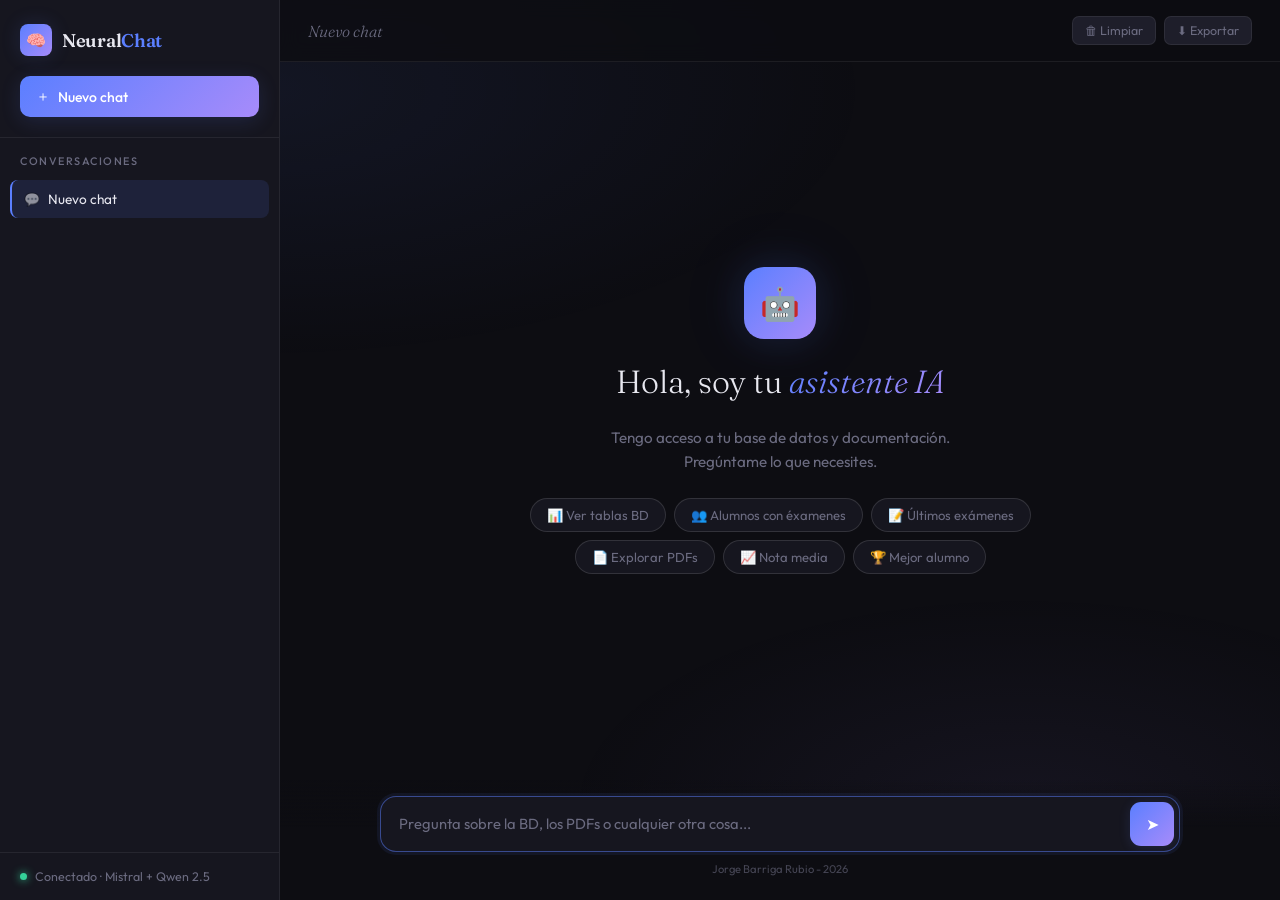
==== commit d611c643: "index v2" ====
--- a/index.html
+++ b/index.html
@@ -4,6 +4,7 @@
     <meta charset="UTF-8">
     <meta name="viewport" content="width=device-width, initial-scale=1.0">
     <title>NeuralChat — Asistente IA</title>
+
     <link href="https://fonts.googleapis.com/css2?family=DM+Mono:wght@400;500&family=Fraunces:ital,opsz,wght@0,9..144,300;0,9..144,600;1,9..144,300&family=Outfit:wght@300;400;500;600&display=swap" rel="stylesheet">
     <style>
         :root {
@@ -606,7 +607,8 @@
     <div class="sidebar-footer">
         <div class="status-badge">
             <div class="status-dot" id="statusDot"></div>
-            <span id="statusText">Conectado · Mistral + Gemini</span>
+            <div id="statusText">Conectado · Mistral + Qwen 2.5</div>
+
         </div>
     </div>
 </div>
@@ -654,7 +656,7 @@
       ></textarea>
             <button id="btn-enviar" onclick="enviarMensaje()" title="Enviar (Enter)">➤</button>
         </div>
-        <div class="input-hint">Enter para enviar · Shift+Enter para nueva línea</div>
+        <div class="input-hint">Jorge Barriga Rubio - 2026</div>
     </div>
 </div>
 
